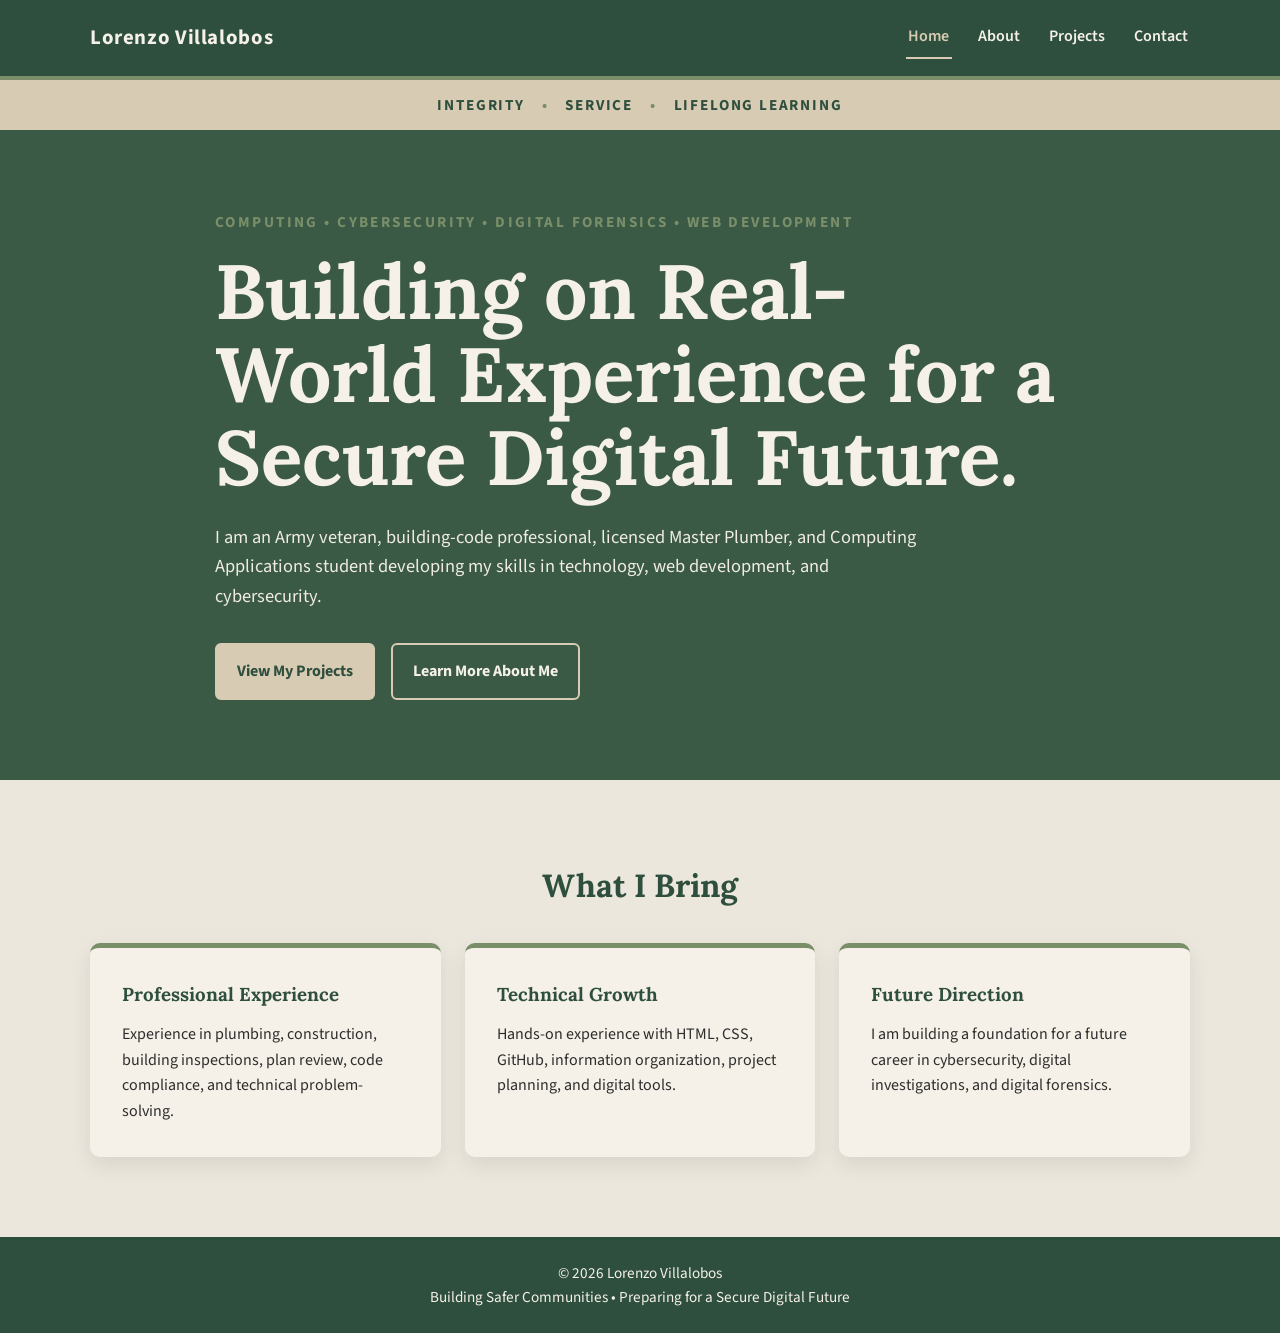
==== index.html @ f262997b "Update text in Future Direction section" ====
<!DOCTYPE html>
<html lang="en">

<head>
    <meta charset="UTF-8">
    <meta name="viewport" content="width=device-width, initial-scale=1.0">

    <title>Lorenzo Villalobos | Professional Portfolio</title>
<link rel="preconnect" href="https://fonts.googleapis.com">

<link rel="preconnect" href="https://fonts.gstatic.com" crossorigin>

<link href="https://fonts.googleapis.com/css2?family=Lora:wght@400;600;700&family=Source+Sans+3:wght@400;600;700&display=swap" rel="stylesheet">
<link rel="icon" type="image/png" href="images/favicon.png">
<link rel="stylesheet" href="style.css">
</head>

<body>

    <header class="site-header">
        <div class="container header-content">
            <a class="site-name" href="index.html">Lorenzo Villalobos</a>

            <nav aria-label="Main navigation">
                <ul class="nav-links">
                    <li><a class="active" href="index.html">Home</a></li>
                    <li><a href="about.html">About</a></li>
                    <li><a href="projects.html">Projects</a></li>
                    <li><a href="contact.html">Contact</a></li>
                </ul>
            </nav>
        </div>
    </header>
    <section class="values-banner" aria-label="Professional values">
    <div class="container">
        <p>Integrity <span>•</span> Service <span>•</span> Lifelong Learning</p>
    </div>
</section>

    <main>

        <section class="hero">
            <div class="container hero-content">

                <p class="eyebrow">Computing • Cybersecurity • Digital Forensics • Web Development</p>

                <h1>Building on Real-World Experience for a Secure Digital Future.</h1>

                <p class="hero-text">
                    I am an Army veteran, building-code professional, licensed Master
                    Plumber, and Computing Applications student developing my skills
                    in technology, web development, and cybersecurity.
                </p>

                <div class="hero-buttons">
                    <a class="button primary-button" href="projects.html">
                        View My Projects
                    </a>

                    <a class="button secondary-button" href="about.html">
                        Learn More About Me
                    </a>
                </div>

            </div>
        </section>

        <section class="overview">
            <div class="container">

                <h2>What I Bring</h2>

                <div class="card-grid">

                    <article class="info-card">
                        <h3>Professional Experience</h3>
                        <p>
                            Experience in plumbing, construction, building inspections,
                            plan review, code compliance, and technical problem-solving.
                        </p>
                    </article>

                    <article class="info-card">
                        <h3>Technical Growth</h3>
                        <p>
                            Hands-on experience with HTML, CSS, GitHub, information
                            organization, project planning, and digital tools.
                        </p>
                    </article>

                    <article class="info-card">
                        <h3>Future Direction</h3>
                        <p>
                            I am building a foundation for a future career in cybersecurity,
                            digital investigations, and digital forensics.
                        </p>
                    </article>

                </div>
            </div>
        </section>

    </main>

   <footer class="site-footer">
    <div class="container">
        <p>
            © 2026 Lorenzo Villalobos
            <br>
            Building Safer Communities • Preparing for a Secure Digital Future
        </p>
    </div>
</footer>

</body>

</html>
---- style.css ----
* {
    box-sizing: border-box;
    margin: 0;
    padding: 0;
}

html {
    scroll-behavior: smooth;
}
h1,
h2,
h3 {
    font-family: "Lora", serif;
}
body {
    min-height: 100vh;
    display: flex;
    flex-direction: column;
    font-family: "Source Sans 3", sans-serif;
    line-height: 1.6;
    color: #2d2d2d;
    background-color: #ece7dd;
}

main {
    flex: 1;
}

img {
    display: block;
    max-width: 100%;
}

a {
    color: inherit;
    text-decoration: none;
}

ul {
    list-style: none;
}

.container {
    width: min(1100px, 90%);
    margin: 0 auto;
}

/* ========================================
   Header and Navigation
======================================== */

.site-header {
    background-color: #2f4f3e;
    color: #f5f1e8;
    border-bottom: 4px solid #7a8f69;
}

.header-content {
    min-height: 76px;
    display: flex;
    justify-content: space-between;
    align-items: center;
    gap: 2rem;
}

.site-name {
    font-size: 1.3rem;
    font-weight: 700;
    letter-spacing: 0.03em;
    transition: color 0.3s ease;
}

.site-name:hover,
.site-name:focus {
    color: #d8cbb3;
}

.nav-links {
    display: flex;
    align-items: center;
    gap: 1.5rem;
}

.nav-links a {
    display: inline-block;
    padding: 0.45rem 0.15rem;
    border-bottom: 2px solid transparent;
    font-weight: 600;
    transition:
        color 0.3s ease,
        border-color 0.3s ease;
}

.nav-links a:hover,
.nav-links a:focus,
.nav-links a.active {
    color: #d8cbb3;
    border-color: #d8cbb3;
}
/* ========================================
   Professional Values Banner
======================================== */

.values-banner {
    padding: 0.8rem 0;
    color: #2f4f3e;
    background-color: #d8cbb3;
    text-align: center;
}

.values-banner p {
    font-size: 0.95rem;
    font-weight: 700;
    letter-spacing: 0.12em;
    text-transform: uppercase;
}

.values-banner span {
    margin: 0 0.75rem;
    color: #7a8f69;
}
/* ========================================
   Hero Section
======================================== */

.hero {
    min-height: 68vh;
    display: flex;
    align-items: center;
    color: #f5f1e8;
    background-color: #3b5a46;
}

.hero-content {
    max-width: 850px;
    padding-top: 5rem;
    padding-bottom: 5rem;
}

.eyebrow {
    margin-bottom: 1rem;
    color: #7a8f69;
    font-size: 0.95rem;
    font-weight: 700;
    letter-spacing: 0.16em;
    text-transform: uppercase;
}

.hero h1 {
    max-width: 900px;
    margin-bottom: 1.5rem;
    font-size: clamp(2.4rem, 6vw, 4.8rem);
    line-height: 1.08;
}

.hero-text {
    max-width: 720px;
    margin-bottom: 2rem;
    color: #f0ece3;
    font-size: 1.15rem;
}

/* ========================================
   Buttons
======================================== */

.hero-buttons {
    display: flex;
    flex-wrap: wrap;
    gap: 1rem;
}

.button {
    display: inline-block;
    padding: 0.85rem 1.25rem;
    border: 2px solid #d8cbb3;
    border-radius: 6px;
    font-weight: 700;
    text-align: center;
    transition:
        background-color 0.3s ease,
        color 0.3s ease,
        border-color 0.3s ease,
        transform 0.3s ease,
        box-shadow 0.3s ease;
}

.button:hover,
.button:focus {
    transform: translateY(-3px);
    box-shadow: 0 8px 16px rgba(45, 45, 45, 0.2);
}

.primary-button {
    color: #2f4f3e;
    background-color: #d8cbb3;
}

.primary-button:hover,
.primary-button:focus {
    color: #f5f1e8;
    background-color: #2f4f3e;
    border-color: #2f4f3e;
}

.secondary-button {
    color: #f5f1e8;
    background-color: transparent;
}

.secondary-button:hover,
.secondary-button:focus {
    color: #2f4f3e;
    background-color: #f5f1e8;
    border-color: #f5f1e8;
}

/* ========================================
   General Page Sections
======================================== */

.page-section {
    padding: 5rem 0;
}

.page-heading {
    max-width: 750px;
    margin-bottom: 2.5rem;
}

.page-heading h1 {
    margin-bottom: 1rem;
    color: #2f4f3e;
    font-size: clamp(2.2rem, 5vw, 3.8rem);
    line-height: 1.15;
}

.page-heading p {
    font-size: 1.1rem;
}

/* ========================================
   Homepage Overview
======================================== */

.overview {
    padding: 5rem 0;
    background-color: #ece7dd;
}

.overview h2 {
    margin-bottom: 2rem;
    color: #2f4f3e;
    text-align: center;
    font-size: 2rem;
}

.card-grid {
    display: grid;
    grid-template-columns: repeat(3, 1fr);
    gap: 1.5rem;
}

.info-card,
.project-card,
.contact-card,
.content-card {
    padding: 2rem;
    background-color: #f5f1e8;
    border-top: 5px solid #7a8f69;
    border-radius: 10px;
    box-shadow: 0 8px 20px rgba(45, 45, 45, 0.1);
    transition:
        transform 0.3s ease,
        box-shadow 0.3s ease,
        border-color 0.3s ease;
}

.info-card:hover,
.project-card:hover,
.contact-card:hover,
.content-card:hover {
    transform: translateY(-6px);
    border-color: #2f4f3e;
    box-shadow: 0 14px 28px rgba(45, 45, 45, 0.16);
}

.info-card h3,
.project-card h2,
.project-card h3,
.contact-card h2,
.contact-card h3,
.content-card h2,
.content-card h3 {
    margin-bottom: 0.75rem;
    color: #2f4f3e;
}

/* ========================================
   About Page
======================================== */

.about-layout {
    display: grid;
    grid-template-columns: 2fr 1fr;
    gap: 2rem;
    align-items: start;
    .content-card p + p {
    margin-top: 1rem;
}
}

.about-content {
    display: grid;
    gap: 1.5rem;
    .content-card p + p {
    margin-top: 1rem;
}
}

.about-sidebar {
    padding: 2rem;
    color: #f5f1e8;
    background-color: #3b5a46;
    border-radius: 10px;
    .content-card p + p {
    margin-top: 1rem;
}
}

.about-sidebar h2 {
    margin-bottom: 1rem;
    .content-card p + p {
    margin-top: 1rem;
}
}

.about-sidebar ul {
    display: grid;
    gap: 0.75rem;
    .content-card p + p {
    margin-top: 1rem;
}
}

.about-sidebar li {
    padding-bottom: 0.75rem;
    border-bottom: 1px solid rgba(245, 241, 232, 0.25);
    .content-card p + p {
    margin-top: 1rem;
}
}

/* ========================================
   Projects Page
======================================== */

.project-grid {
    display: grid;
    grid-template-columns: repeat(2, 1fr);
    gap: 1.5rem;
}

.project-card p {
    margin-bottom: 1rem;
}

.skill-list {
    display: flex;
    flex-wrap: wrap;
    gap: 0.6rem;
    margin-top: 1.25rem;
}

.skill-list span {
    padding: 0.35rem 0.7rem;
    color: #2f4f3e;
    background-color: #d8cbb3;
    border-radius: 999px;
    font-size: 0.9rem;
    font-weight: 700;
}

.project-link {
    display: inline-block;
    margin-top: 1.25rem;
    color: #2f4f3e;
    font-weight: 700;
    border-bottom: 2px solid #7a8f69;
    transition:
        color 0.3s ease,
        border-color 0.3s ease;
}

.project-link:hover,
.project-link:focus {
    color: #7a8f69;
    border-color: #2f4f3e;
}

/* ========================================
   Contact Page
======================================== */

.contact-grid {
    display: grid;
    grid-template-columns: repeat(2, 1fr);
    gap: 1.5rem;
}

.contact-card a {
    color: #2f4f3e;
    font-weight: 700;
    border-bottom: 2px solid transparent;
    transition:
        color 0.3s ease,
        border-color 0.3s ease;
}

.contact-card a:hover,
.contact-card a:focus {
    color: #7a8f69;
    border-color: #7a8f69;
}

.contact-message {
    max-width: 800px;
    margin: 2rem auto 0;
}

.contact-message p + p {
    margin-top: 1rem;
}

/* ========================================
   Footer
======================================== */

.site-footer {
    padding: 1.5rem 0;
    color: #f5f1e8;
    background-color: #2f4f3e;
    text-align: center;
}

.site-footer p {
    font-size: 0.95rem;
}

/* ========================================
   Accessibility
======================================== */

a:focus-visible,
button:focus-visible {
    outline: 3px solid #d8cbb3;
    outline-offset: 4px;
}

/* ========================================
   Tablet and Mobile Layout
======================================== */

@media (max-width: 768px) {

    .header-content {
        flex-direction: column;
        justify-content: center;
        padding: 1rem 0;
    }

    .site-name {
        text-align: center;
    }

    .nav-links {
        flex-wrap: wrap;
        justify-content: center;
        gap: 0.75rem 1.25rem;
    }

    .hero {
        min-height: auto;
        text-align: center;
    }

    .hero-content {
        padding-top: 4rem;
        padding-bottom: 4rem;
    }

    .hero-buttons {
        justify-content: center;
    }

    .card-grid,
    .project-grid,
    .contact-grid,
    .about-layout {
        grid-template-columns: 1fr;
    }

    .page-section,
    .overview {
        padding: 4rem 0;
    }
}


/* ========================================
   Small Mobile Screens
======================================== */

@media (max-width: 480px) {

    .container {
        width: min(92%, 1100px);
    }

    .values-banner p {
        font-size: 0.8rem;
        letter-spacing: 0.05em;
    }

    .values-banner span {
        margin: 0 0.35rem;
    }

    .nav-links {
        flex-direction: column;
        gap: 0.5rem;
    }

    .nav-links a {
        padding: 0.4rem 0.75rem;
    }

    .hero h1 {
        font-size: 2.2rem;
    }

    .hero-text {
        font-size: 1rem;
    }

    .hero-buttons {
        flex-direction: column;
    }

    .button {
        width: 100%;
    }

    .info-card,
    .project-card,
    .contact-card,
    .content-card,
    .about-sidebar {
        padding: 1.5rem;
    }

    .page-heading h1 {
        font-size: 2rem;
    }
}
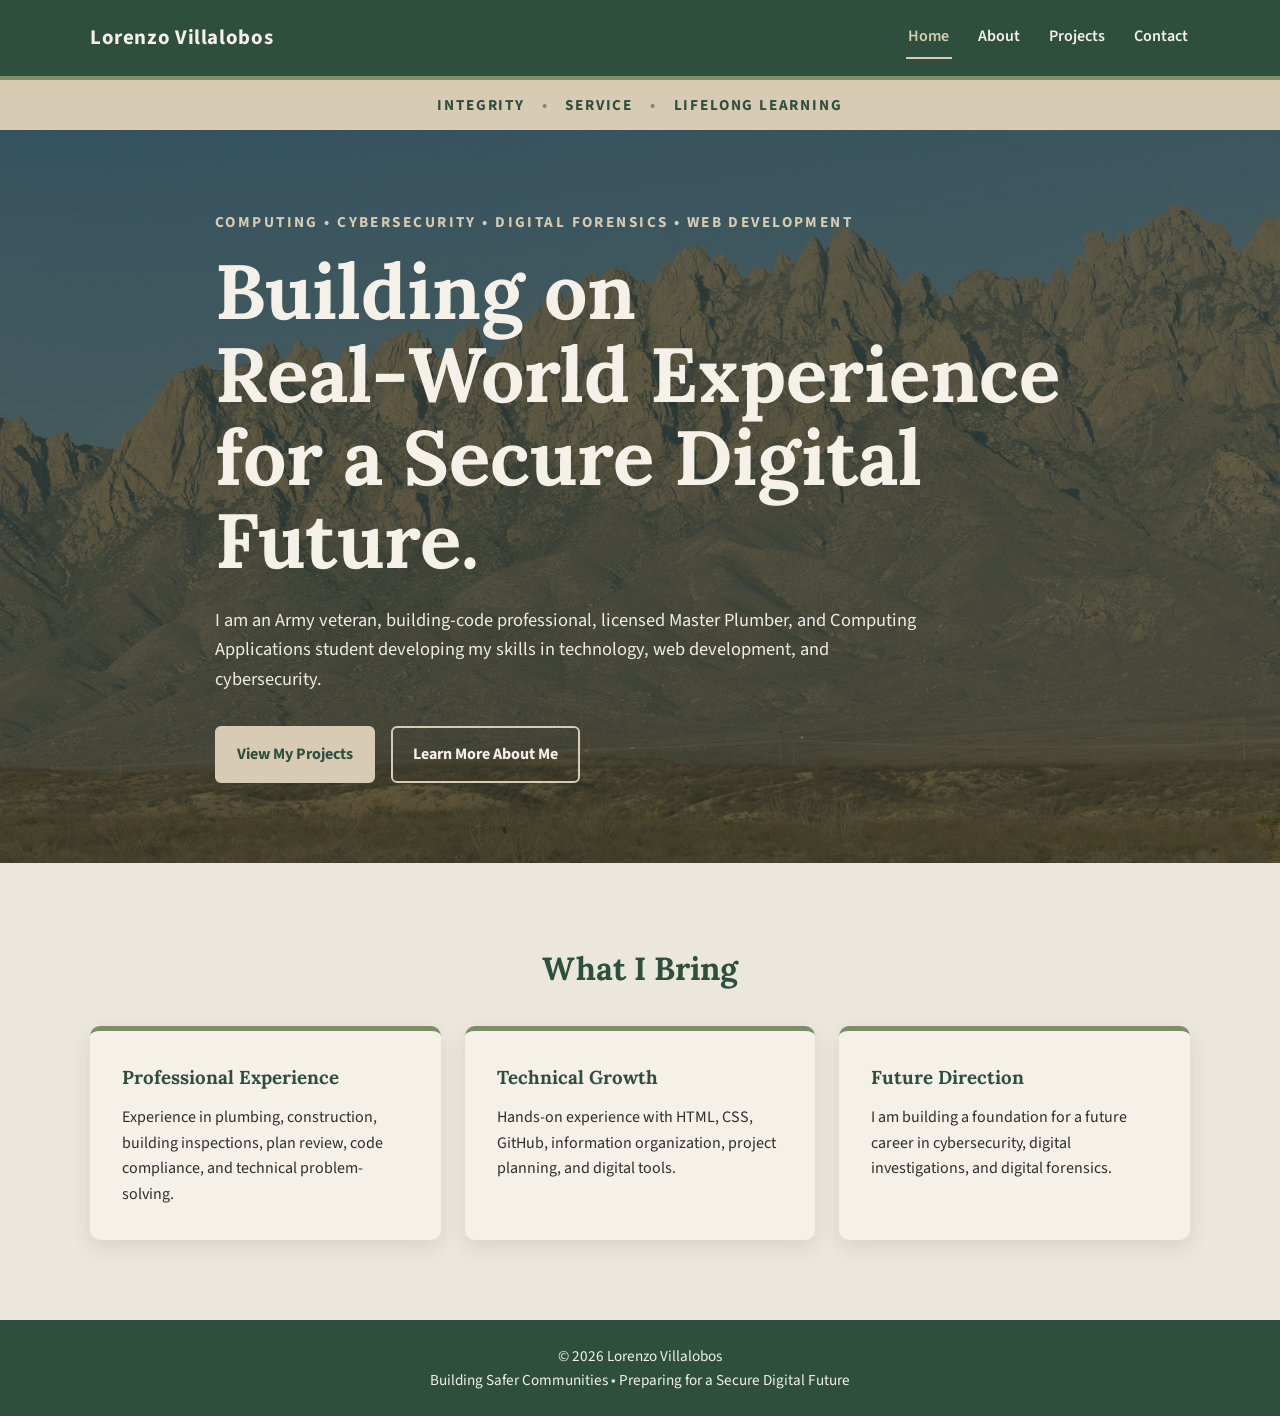
==== commit 2955131e: "Fix hyphen in hero heading text" ====
--- a/index.html
+++ b/index.html
@@ -44,7 +44,7 @@
 
                 <p class="eyebrow">Computing • Cybersecurity • Digital Forensics • Web Development</p>
 
-                <h1>Building on Real-World Experience for a Secure Digital Future.</h1>
+                <h1>Building on Real&#8209;World Experience for a Secure Digital Future.</h1>
 
                 <p class="hero-text">
                     I am an Army veteran, building-code professional, licensed Master
--- a/style.css
+++ b/style.css
@@ -129,7 +129,17 @@
     display: flex;
     align-items: center;
     color: #f5f1e8;
-    background-color: #3b5a46;
+
+    background-image:
+        linear-gradient(
+            rgba(30, 48, 38, 0.62),
+            rgba(30, 48, 38, 0.62)
+        ),
+        url("images/desert.jpg");
+
+    background-size: cover;
+    background-position: center;
+    background-repeat: no-repeat;
 }
 
 .hero-content {
@@ -140,7 +150,7 @@
 
 .eyebrow {
     margin-bottom: 1rem;
-    color: #7a8f69;
+    color: #d8cbb3;
     font-size: 0.95rem;
     font-weight: 700;
     letter-spacing: 0.16em;
@@ -398,7 +408,46 @@
     color: #7a8f69;
     border-color: #2f4f3e;
 }
-
+/* Project filter buttons */
+
+.project-filters {
+    display: flex;
+    flex-wrap: wrap;
+    gap: 0.75rem;
+    margin-bottom: 2rem;
+}
+
+.filter-btn {
+    padding: 0.65rem 1rem;
+    color: #2f4f3e;
+    background-color: #f5f1e8;
+    border: 2px solid #7a8f69;
+    border-radius: 999px;
+    font-family: "Source Sans 3", sans-serif;
+    font-size: 0.95rem;
+    font-weight: 700;
+    cursor: pointer;
+    transition:
+        background-color 0.3s ease,
+        color 0.3s ease,
+        border-color 0.3s ease,
+        transform 0.3s ease,
+        box-shadow 0.3s ease;
+}
+
+.filter-btn:hover,
+.filter-btn:focus {
+    background-color: #d8cbb3;
+    border-color: #2f4f3e;
+    transform: translateY(-2px);
+}
+
+.filter-btn.active {
+    color: #f5f1e8;
+    background-color: #2f4f3e;
+    border-color: #2f4f3e;
+    box-shadow: 0 6px 14px rgba(45, 45, 45, 0.18);
+}
 /* ========================================
    Contact Page
 ======================================== */
@@ -463,7 +512,9 @@
 ======================================== */
 
 @media (max-width: 768px) {
-
+.project-filters {
+    justify-content: center;
+}
     .header-content {
         flex-direction: column;
         justify-content: center;
@@ -513,7 +564,14 @@
 ======================================== */
 
 @media (max-width: 480px) {
-
+.project-filters {
+    flex-direction: column;
+}
+
+.filter-btn {
+    width: 100%;
+    text-align: center;
+}
     .container {
         width: min(92%, 1100px);
     }
@@ -563,4 +621,4 @@
     .page-heading h1 {
         font-size: 2rem;
     }
-}+}
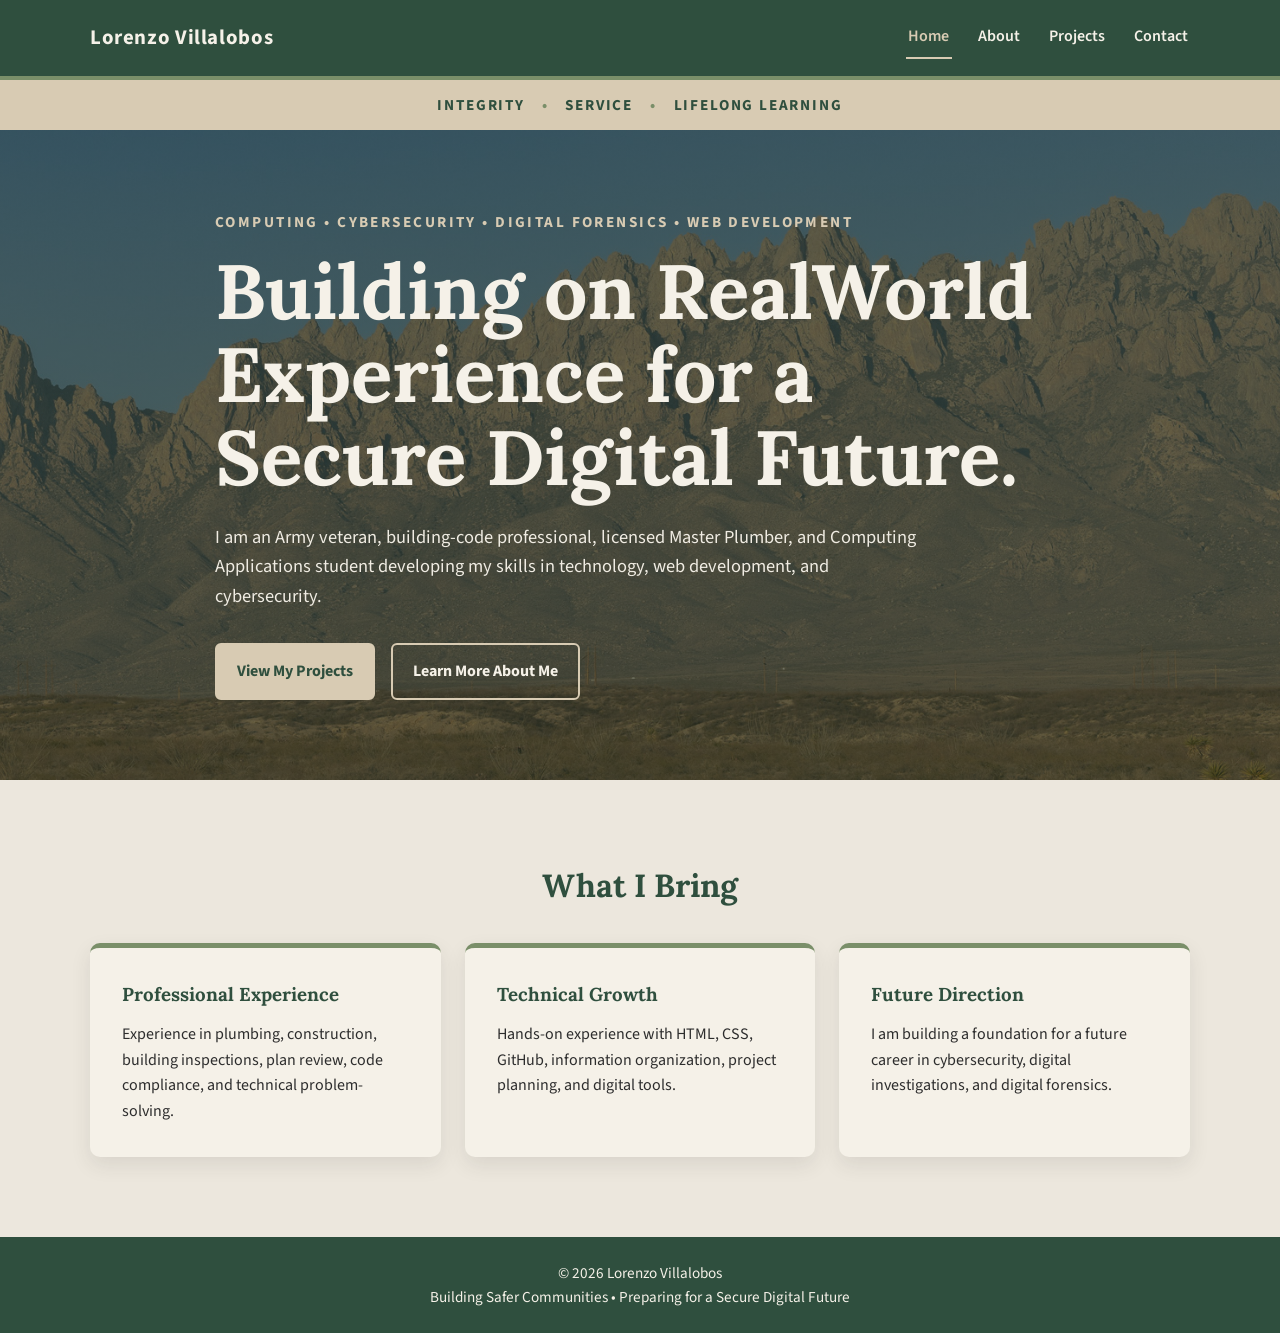
==== commit 2018b8f9: "Update heading to emphasize 'RealWorld' experience" ====
--- a/index.html
+++ b/index.html
@@ -44,7 +44,7 @@
 
                 <p class="eyebrow">Computing • Cybersecurity • Digital Forensics • Web Development</p>
 
-                <h1>Building on Real&#8209;World Experience for a Secure Digital Future.</h1>
+                <h1>Building on <span class = "nowrap"> RealWorld</span> Experience for a Secure Digital Future.</h1>
 
                 <p class="hero-text">
                     I am an Army veteran, building-code professional, licensed Master
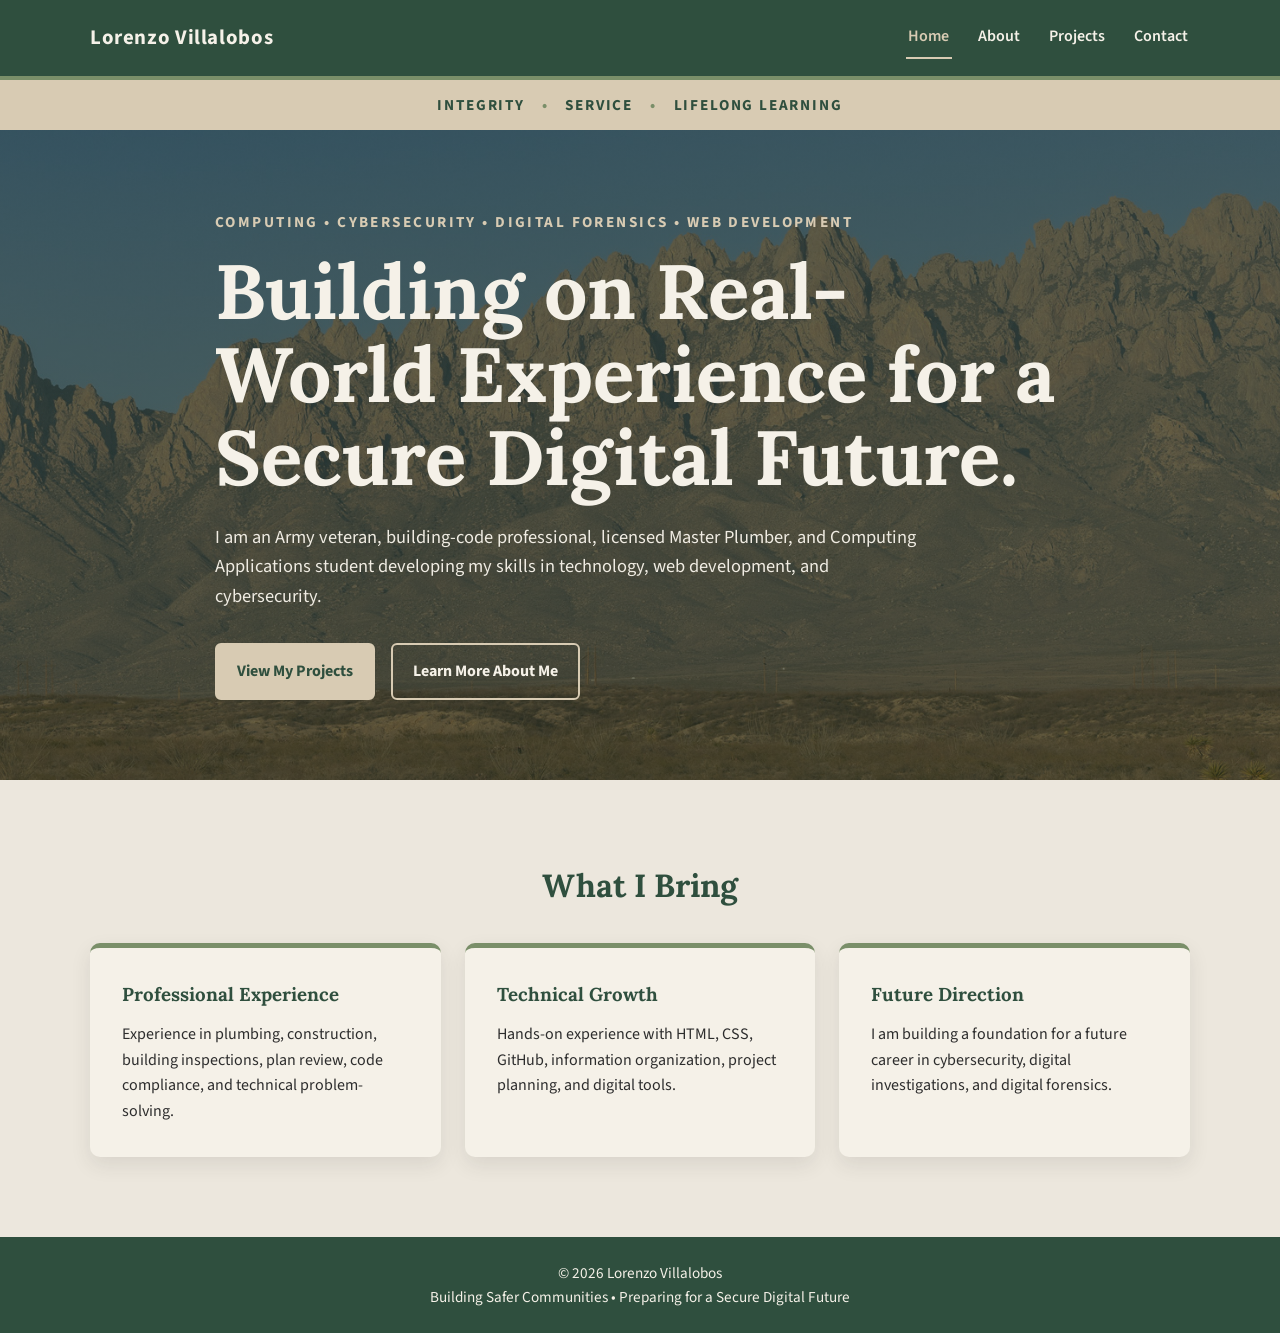
==== commit 0f9ef1a7: "Fix typo in heading from 'RealWorld' to 'Real-World'" ====
--- a/index.html
+++ b/index.html
@@ -44,7 +44,7 @@
 
                 <p class="eyebrow">Computing • Cybersecurity • Digital Forensics • Web Development</p>
 
-                <h1>Building on <span class = "nowrap"> RealWorld</span> Experience for a Secure Digital Future.</h1>
+                <h1>Building on <span class = "nowrap"> Real-World</span> Experience for a Secure Digital Future.</h1>
 
                 <p class="hero-text">
                     I am an Army veteran, building-code professional, licensed Master
--- a/style.css
+++ b/style.css
@@ -40,7 +40,9 @@
 ul {
     list-style: none;
 }
-
+.no-wrap {
+    white-space: nowrap;
+}
 .container {
     width: min(1100px, 90%);
     margin: 0 auto;
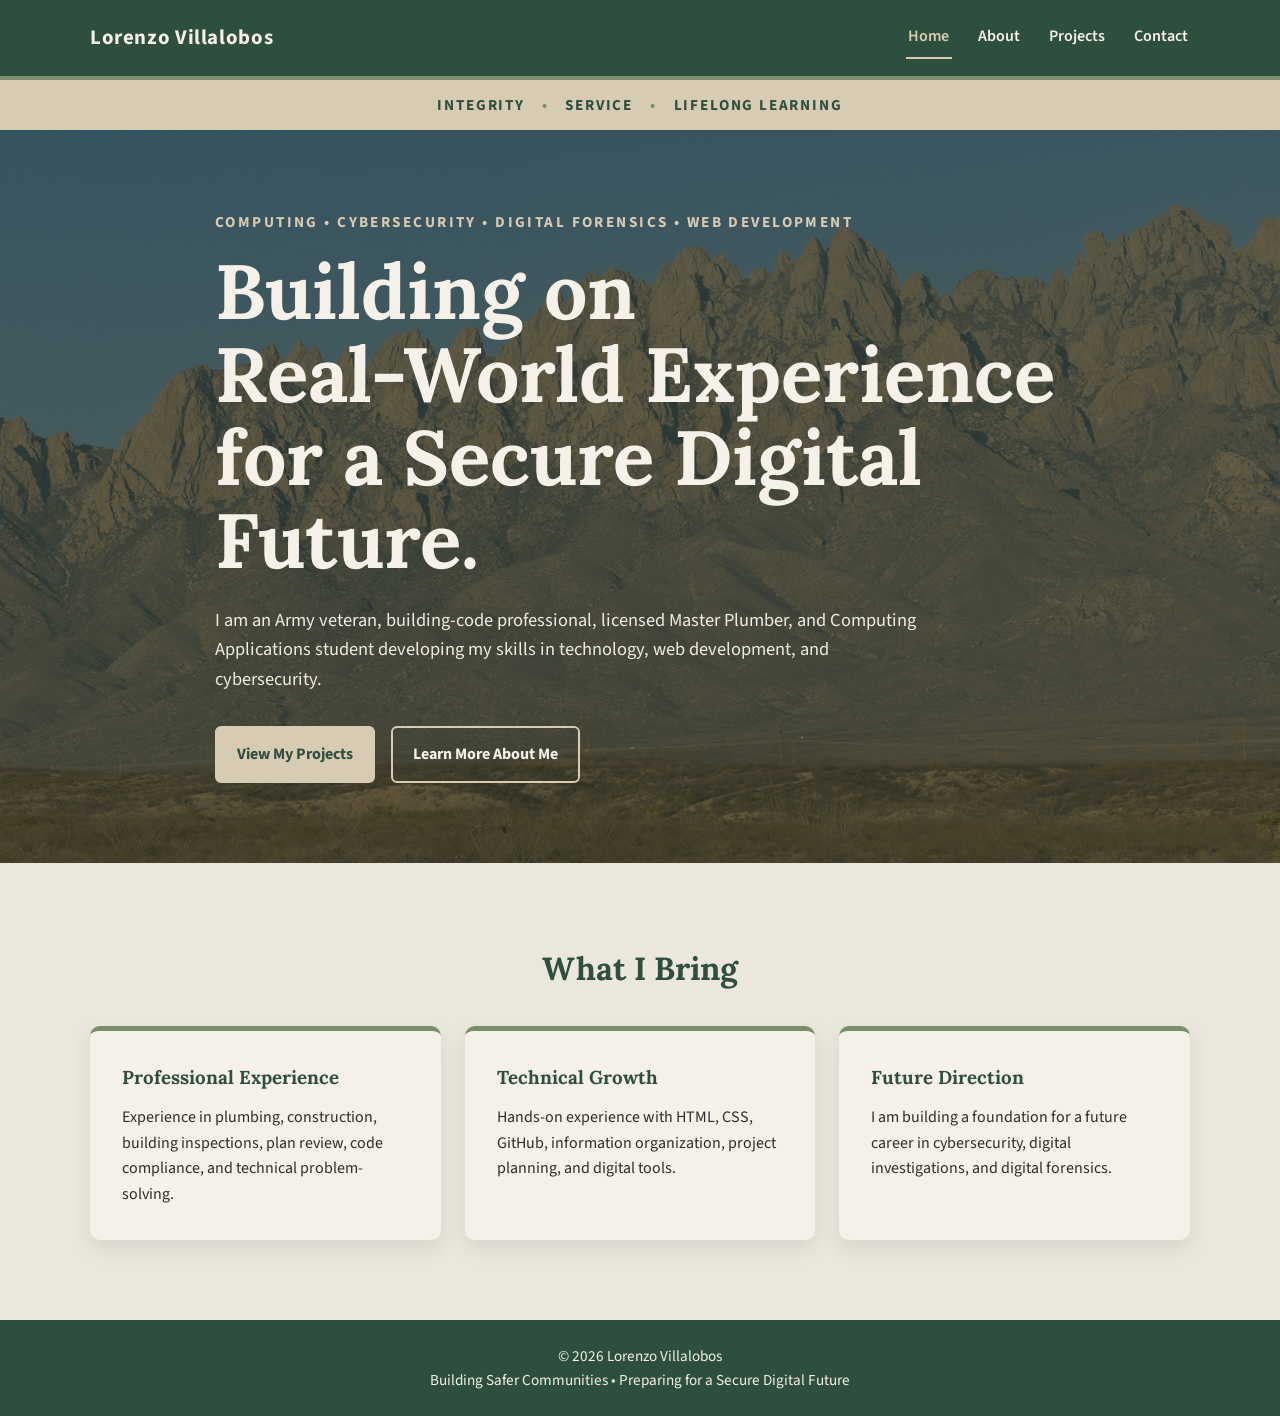
==== commit b4e617de: "Fix class name for span element in header Updated class name from 'nowrap' to 'no-wrap' for consiste" ====
--- a/index.html
+++ b/index.html
@@ -44,7 +44,7 @@
 
                 <p class="eyebrow">Computing • Cybersecurity • Digital Forensics • Web Development</p>
 
-                <h1>Building on <span class = "nowrap"> Real-World</span> Experience for a Secure Digital Future.</h1>
+                <h1>Building on <span class="no-wrap">Real-World</span> Experience for a Secure Digital Future.</h1>
 
                 <p class="hero-text">
                     I am an Army veteran, building-code professional, licensed Master
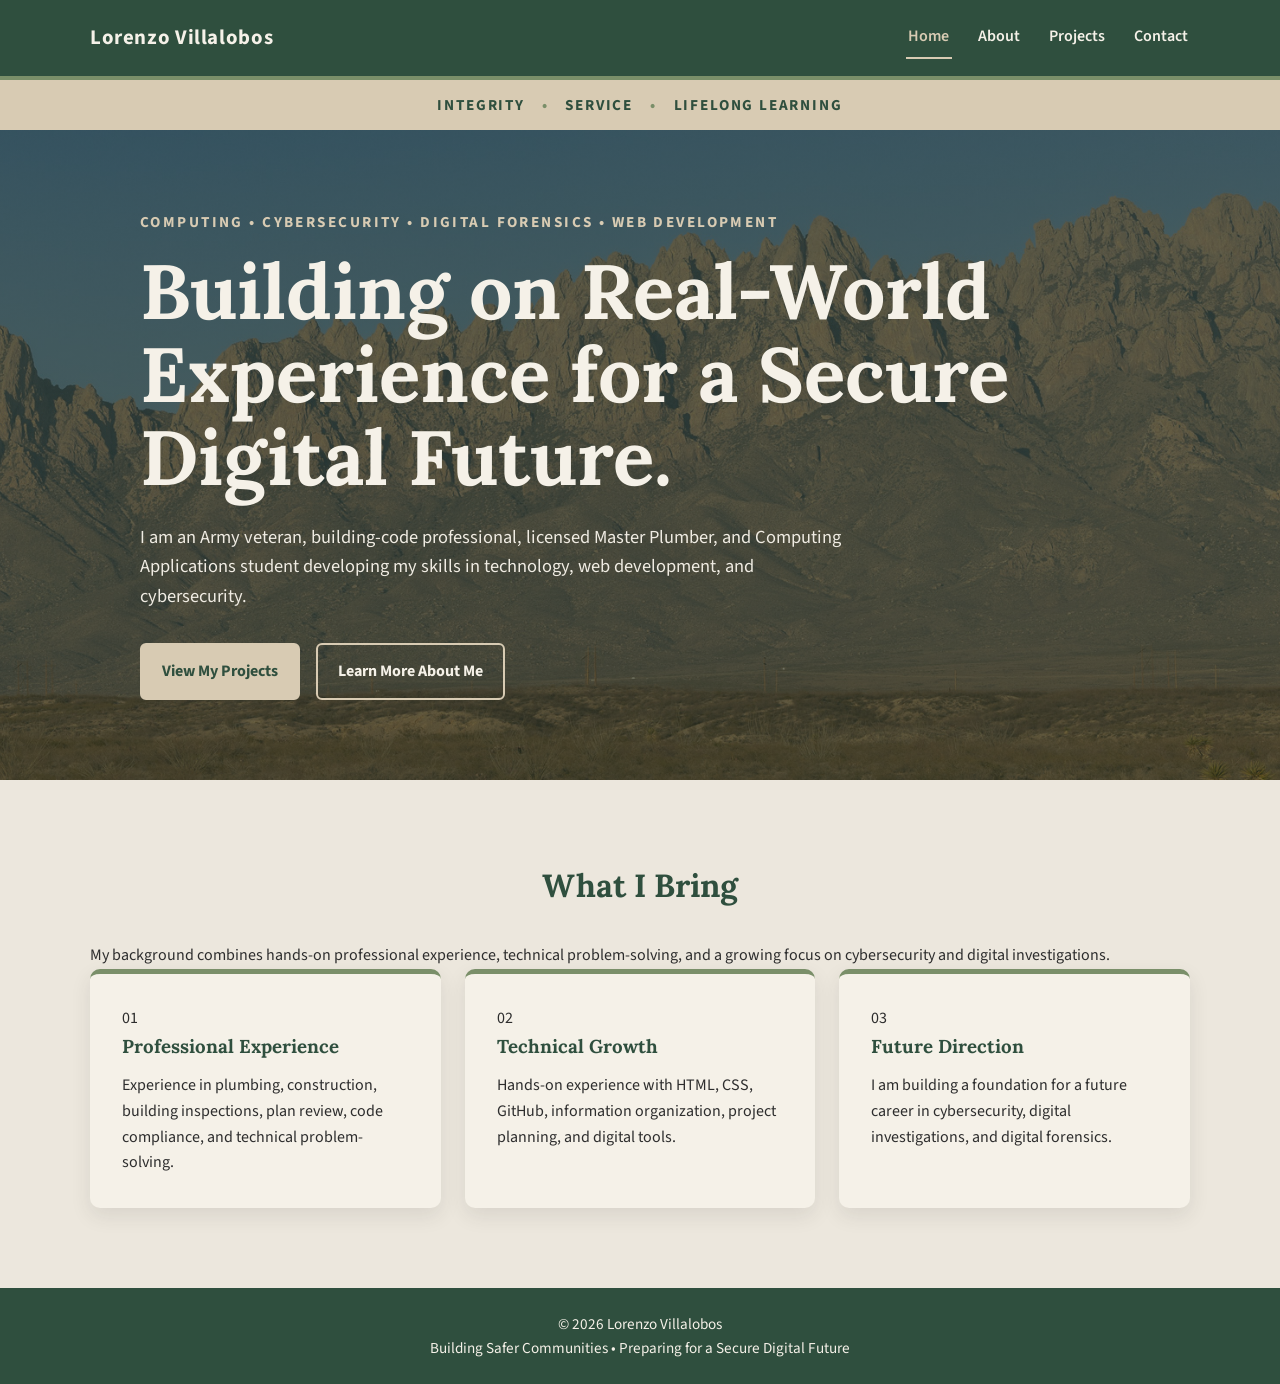
==== commit 316482fd: "Refactor overview section with card numbers" ====
--- a/index.html
+++ b/index.html
@@ -65,40 +65,50 @@
             </div>
         </section>
 
-        <section class="overview">
-            <div class="container">
+   <section class="overview">
+    <div class="container">
 
-                <h2>What I Bring</h2>
+        <div class="overview-heading">
+            <h2>What I Bring</h2>
+            <p>
+                My background combines hands-on professional experience,
+                technical problem-solving, and a growing focus on cybersecurity
+                and digital investigations.
+            </p>
+        </div>
 
-                <div class="card-grid">
+        <div class="card-grid">
 
-                    <article class="info-card">
-                        <h3>Professional Experience</h3>
-                        <p>
-                            Experience in plumbing, construction, building inspections,
-                            plan review, code compliance, and technical problem-solving.
-                        </p>
-                    </article>
+            <article class="info-card">
+                <span class="card-number">01</span>
+                <h3>Professional Experience</h3>
+                <p>
+                    Experience in plumbing, construction, building inspections,
+                    plan review, code compliance, and technical problem-solving.
+                </p>
+            </article>
 
-                    <article class="info-card">
-                        <h3>Technical Growth</h3>
-                        <p>
-                            Hands-on experience with HTML, CSS, GitHub, information
-                            organization, project planning, and digital tools.
-                        </p>
-                    </article>
+            <article class="info-card">
+                <span class="card-number">02</span>
+                <h3>Technical Growth</h3>
+                <p>
+                    Hands-on experience with HTML, CSS, GitHub, information
+                    organization, project planning, and digital tools.
+                </p>
+            </article>
 
-                    <article class="info-card">
-                        <h3>Future Direction</h3>
-                        <p>
-                            I am building a foundation for a future career in cybersecurity,
-                            digital investigations, and digital forensics.
-                        </p>
-                    </article>
+            <article class="info-card">
+                <span class="card-number">03</span>
+                <h3>Future Direction</h3>
+                <p>
+                    I am building a foundation for a future career in cybersecurity,
+                    digital investigations, and digital forensics.
+                </p>
+            </article>
 
-                </div>
-            </div>
-        </section>
+        </div>
+    </div>
+</section>
 
     </main>
 
--- a/style.css
+++ b/style.css
@@ -145,7 +145,7 @@
 }
 
 .hero-content {
-    max-width: 850px;
+    max-width: 1000px;
     padding-top: 5rem;
     padding-bottom: 5rem;
 }
@@ -160,7 +160,7 @@
 }
 
 .hero h1 {
-    max-width: 900px;
+    max-width: 1000px;
     margin-bottom: 1.5rem;
     font-size: clamp(2.4rem, 6vw, 4.8rem);
     line-height: 1.08;
